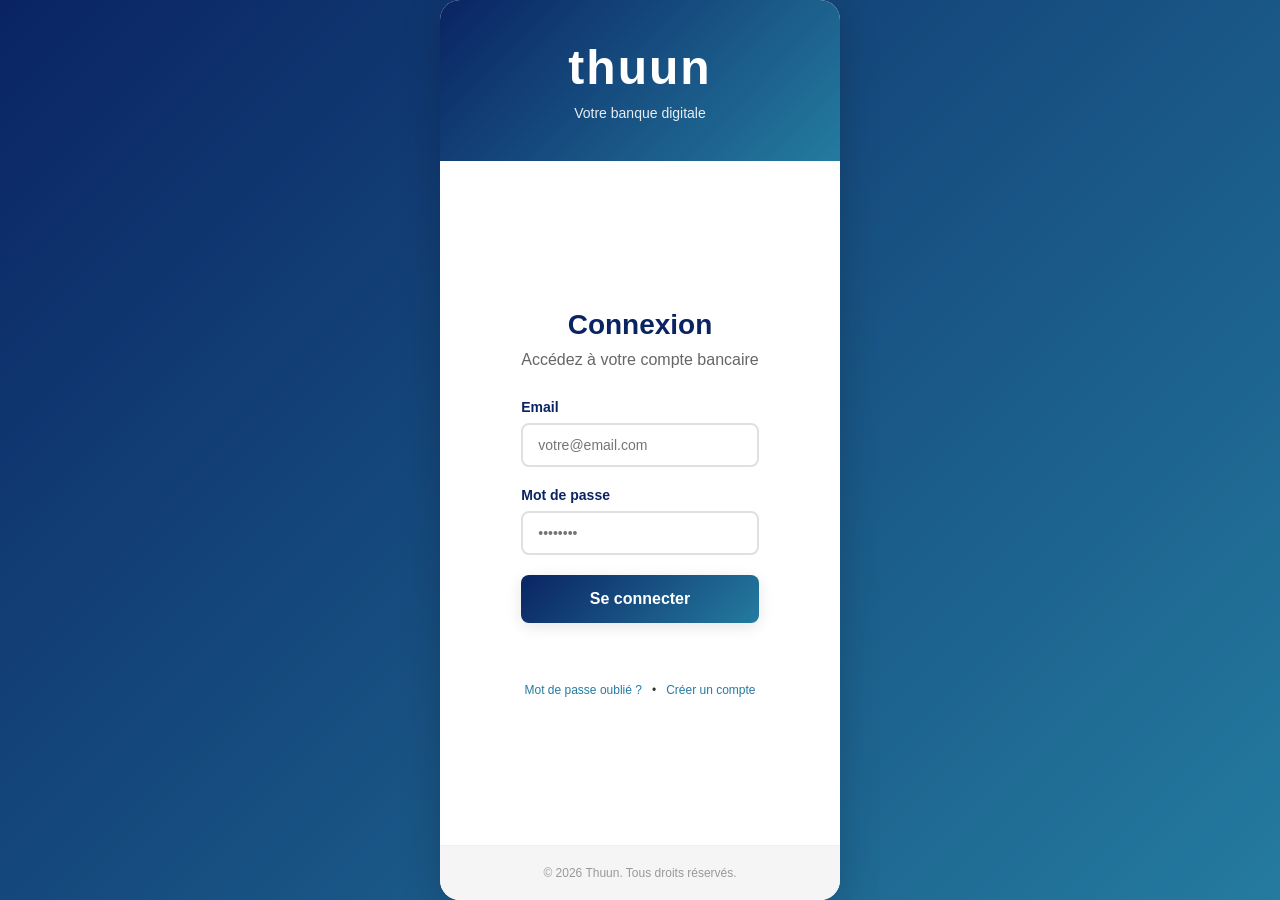
==== front/index.html @ e1c4d43b "eeeeee" ====
<!DOCTYPE html>
<html lang="fr">
<head>
    <meta charset="UTF-8">
    <meta name="viewport" content="width=device-width, initial-scale=1.0">
    <title>Thuun - Connexion</title>
    <link rel="stylesheet" href="style.css">
</head>
<body>
    <div class="container login-container">
        <header class="header">
            <h1 class="logo">thuun</h1>
            <p class="tagline">Votre banque digitale</p>
        </header>

        <main class="main-content">
            <div class="login-section">
                <h2>Connexion</h2>
                <p>Accédez à votre compte bancaire</p>

                <form class="login-form" onsubmit="handleLogin(event)">
                    <div class="form-group">
                        <label for="email">Email</label>
                        <input type="email" id="email" name="email" placeholder="votre@email.com" required>
                    </div>

                    <div class="form-group">
                        <label for="password">Mot de passe</label>
                        <input type="password" id="password" name="password" placeholder="••••••••" required>
                    </div>

                    <button type="submit" class="login-btn">Se connecter</button>
                </form>

                <div id="error-message" class="error-message"></div>

                <div class="login-options">
                    <a href="#">Mot de passe oublié ?</a>
                    <span>•</span>
                    <a href="#">Créer un compte</a>
                </div>
            </div>
        </main>

        <footer class="footer">
            <p>&copy; 2026 Thuun. Tous droits réservés.</p>
        </footer>
    </div>

    <script src="script.js"></script>
</body>
</html>
---- front/style.css ----
* {
    margin: 0;
    padding: 0;
    box-sizing: border-box;
}

body {
    font-family: 'Segoe UI', Tahoma, Geneva, Verdana, sans-serif;
    background: linear-gradient(135deg, #0a2463 0%, #247ba0 100%);
    min-height: 100vh;
    display: flex;
    align-items: center;
    justify-content: center;
    color: #333;
}

.container {
    width: 100%;
    max-width: 600px;
    background: white;
    border-radius: 20px;
    box-shadow: 0 10px 40px rgba(0, 0, 0, 0.2);
    overflow: hidden;
    display: flex;
    flex-direction: column;
    min-height: 100vh;
}

/* Header */
.header {
    background: linear-gradient(135deg, #0a2463 0%, #247ba0 100%);
    color: white;
    padding: 40px 20px;
    text-align: center;
}

.header-top {
    display: flex;
    justify-content: space-between;
    align-items: center;
    margin-bottom: 10px;
}

.logo {
    font-size: 48px;
    font-weight: bold;
    margin-bottom: 10px;
    letter-spacing: 2px;
}

.tagline {
    font-size: 14px;
    opacity: 0.9;
    font-weight: 300;
}

.user-name {
    font-size: 12px;
    margin-top: 10px;
    opacity: 0.8;
}

.logout-btn {
    background: rgba(255, 255, 255, 0.2);
    color: white;
    border: 1px solid rgba(255, 255, 255, 0.3);
    padding: 8px 16px;
    border-radius: 6px;
    font-size: 12px;
    cursor: pointer;
    transition: all 0.3s ease;
}

.logout-btn:hover {
    background: rgba(255, 255, 255, 0.3);
    border-color: rgba(255, 255, 255, 0.5);
}

/* Main Content */
.main-content {
    flex: 1;
    padding: 40px 20px;
    display: flex;
    flex-direction: column;
    justify-content: center;
    align-items: center;
}

.welcome-section {
    text-align: center;
    margin-bottom: 50px;
}

.welcome-section h2 {
    font-size: 28px;
    color: #0a2463;
    margin-bottom: 10px;
}

.welcome-section p {
    font-size: 16px;
    color: #666;
}

/* Buttons Container */
.buttons-container {
    display: flex;
    flex-direction: column;
    gap: 20px;
    width: 100%;
    max-width: 400px;
}

.nav-button {
    display: flex;
    align-items: center;
    justify-content: center;
    gap: 15px;
    padding: 20px;
    border: none;
    border-radius: 12px;
    font-size: 18px;
    font-weight: 600;
    cursor: pointer;
    transition: all 0.3s ease;
    box-shadow: 0 4px 15px rgba(0, 0, 0, 0.1);
}

.nav-button:hover {
    transform: translateY(-3px);
    box-shadow: 0 8px 25px rgba(0, 0, 0, 0.15);
}

.nav-button:active {
    transform: translateY(-1px);
}

.nav-button .icon {
    font-size: 24px;
}

.nav-button .text {
    flex: 1;
    text-align: left;
}

/* Button Styles */
.courses-btn {
    background: linear-gradient(135deg, #1e90ff 0%, #1473e6 100%);
    color: white;
}

.courses-btn:hover {
    background: linear-gradient(135deg, #1473e6 0%, #0d66cc 100%);
}

.account-btn {
    background: linear-gradient(135deg, #00c896 0%, #00a876 100%);
    color: white;
}

.account-btn:hover {
    background: linear-gradient(135deg, #00a876 0%, #008560 100%);
}

.advisor-btn {
    background: linear-gradient(135deg, #ff6b6b 0%, #ee5a5a 100%);
    color: white;
}

.advisor-btn:hover {
    background: linear-gradient(135deg, #ee5a5a 0%, #dd4444 100%);
}

/* Footer */
.footer {
    background: #f5f5f5;
    padding: 20px;
    text-align: center;
    border-top: 1px solid #eee;
    font-size: 12px;
    color: #999;
}

/* Login Page Styles */
.login-container {
    max-width: 400px;
}

.login-section {
    text-align: center;
}

.login-section h2 {
    font-size: 28px;
    color: #0a2463;
    margin-bottom: 10px;
}

.login-section p {
    font-size: 16px;
    color: #666;
    margin-bottom: 30px;
}

.login-form {
    display: flex;
    flex-direction: column;
    gap: 20px;
    margin-bottom: 25px;
}

.form-group {
    display: flex;
    flex-direction: column;
    align-items: flex-start;
    gap: 8px;
}

.form-group label {
    font-size: 14px;
    font-weight: 600;
    color: #0a2463;
}

.form-group input {
    width: 100%;
    padding: 12px 15px;
    border: 2px solid #e0e0e0;
    border-radius: 8px;
    font-size: 14px;
    transition: all 0.3s ease;
    font-family: inherit;
}

.form-group input:focus {
    outline: none;
    border-color: #247ba0;
    box-shadow: 0 0 10px rgba(36, 123, 160, 0.1);
}

.login-btn {
    padding: 15px;
    background: linear-gradient(135deg, #0a2463 0%, #247ba0 100%);
    color: white;
    border: none;
    border-radius: 8px;
    font-size: 16px;
    font-weight: 600;
    cursor: pointer;
    transition: all 0.3s ease;
    box-shadow: 0 4px 15px rgba(0, 0, 0, 0.1);
}

.login-btn:hover {
    transform: translateY(-2px);
    box-shadow: 0 6px 20px rgba(0, 0, 0, 0.15);
}

.login-btn:active {
    transform: translateY(0);
}

.error-message {
    color: #ff6b6b;
    font-size: 14px;
    margin-top: 10px;
    margin-bottom: 15px;
    min-height: 20px;
}

.login-options {
    display: flex;
    justify-content: center;
    align-items: center;
    gap: 10px;
    font-size: 12px;
}

.login-options a {
    color: #247ba0;
    text-decoration: none;
    transition: color 0.3s ease;
}

.login-options a:hover {
    color: #0a2463;
    text-decoration: underline;
}

/* Responsive */
@media (max-width: 768px) {
    .container {
        border-radius: 0;
        min-height: 100vh;
    }

    .logo {
        font-size: 36px;
    }

    .welcome-section h2 {
        font-size: 24px;
    }

    .nav-button {
        padding: 18px;
        font-size: 16px;
    }

    .header-top {
        flex-direction: column;
        gap: 10px;
    }

    .logout-btn {
        width: 100%;
    }
}
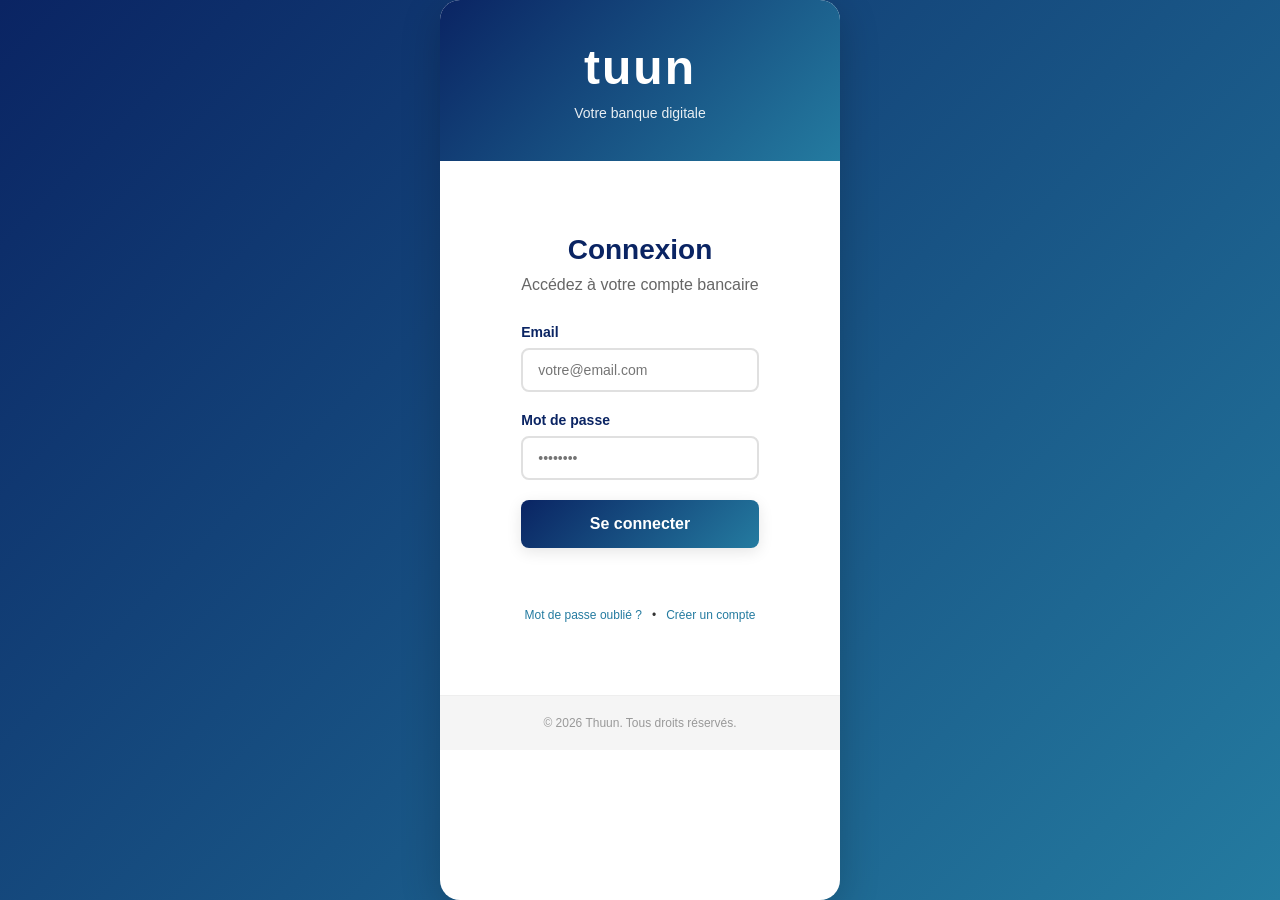
==== commit 95f169f0: "ffffff" ====
--- a/front/index.html
+++ b/front/index.html
@@ -9,7 +9,8 @@
 <body>
     <div class="container login-container">
         <header class="header">
-            <h1 class="logo">thuun</h1>
+            <!-- <img src="logo.png" alt="tuun Logo" class="logo-img"> -->
+            <h1 class="logo">tuun</h1>
             <p class="tagline">Votre banque digitale</p>
         </header>
 
--- a/front/style.css
+++ b/front/style.css
@@ -24,6 +24,7 @@
     display: flex;
     flex-direction: column;
     min-height: 100vh;
+    padding-bottom: 150px;
 }
 
 /* Header */
@@ -32,13 +33,42 @@
     color: white;
     padding: 40px 20px;
     text-align: center;
-}
-
-.header-top {
-    display: flex;
-    justify-content: space-between;
-    align-items: center;
-    margin-bottom: 10px;
+    position: relative;
+}
+
+.logout-btn-icon {
+    position: absolute;
+    top: 15px;
+    right: 20px;
+    background: rgba(255, 255, 255, 0.2);
+    border: 2px solid rgba(255, 255, 255, 0.4);
+    border-radius: 50%;
+    width: 45px;
+    height: 45px;
+    cursor: pointer;
+    transition: all 0.3s ease;
+    display: flex;
+    align-items: center;
+    justify-content: center;
+    color: white;
+    padding: 0;
+}
+
+.logout-btn-icon svg {
+    width: 24px;
+    height: 24px;
+    stroke: white;
+}
+
+.logout-btn-icon:hover {
+    background: rgba(255, 50, 50, 0.3);
+    border-color: rgba(255, 100, 100, 0.6);
+    transform: scale(1.1);
+    box-shadow: 0 4px 15px rgba(255, 50, 50, 0.3);
+}
+
+.logout-btn-icon:active {
+    transform: scale(0.95);
 }
 
 .logo {
@@ -58,22 +88,6 @@
     font-size: 12px;
     margin-top: 10px;
     opacity: 0.8;
-}
-
-.logout-btn {
-    background: rgba(255, 255, 255, 0.2);
-    color: white;
-    border: 1px solid rgba(255, 255, 255, 0.3);
-    padding: 8px 16px;
-    border-radius: 6px;
-    font-size: 12px;
-    cursor: pointer;
-    transition: all 0.3s ease;
-}
-
-.logout-btn:hover {
-    background: rgba(255, 255, 255, 0.3);
-    border-color: rgba(255, 255, 255, 0.5);
 }
 
 /* Main Content */
@@ -170,6 +184,62 @@
 
 .advisor-btn:hover {
     background: linear-gradient(135deg, #ee5a5a 0%, #dd4444 100%);
+}
+
+/* Navigation Buttons at Bottom */
+.bottom-nav {
+    position: fixed;
+    bottom: 0;
+    left: 0;
+    right: 0;
+    display: flex;
+    flex-direction: column;
+    gap: 12px;
+    padding: 15px;
+    background: white;
+    border-top: 2px solid #f0f0f0;
+    box-shadow: 0 -4px 15px rgba(0, 0, 0, 0.1);
+    z-index: 100;
+    max-width: 600px;
+    margin: 0 auto;
+}
+
+.nav-buttons-row {
+    display: flex;
+    gap: 10px;
+    flex-wrap: wrap;
+    justify-content: center;
+}
+
+.bottom-nav-btn {
+    flex: 1;
+    min-width: 90px;
+    padding: 10px 12px;
+    border: 2px solid #e0e0e0;
+    background: white;
+    border-radius: 10px;
+    cursor: pointer;
+    font-weight: 600;
+    font-size: 12px;
+    transition: all 0.3s ease;
+    color: #0a2463;
+    display: flex;
+    align-items: center;
+    justify-content: center;
+    gap: 6px;
+    flex-direction: column;
+}
+
+.bottom-nav-btn:hover {
+    border-color: #247ba0;
+    background: linear-gradient(135deg, #0a2463 0%, #247ba0 100%);
+    color: white;
+    transform: translateY(-2px);
+    box-shadow: 0 4px 12px rgba(36, 123, 160, 0.2);
+}
+
+.bottom-nav-btn:active {
+    transform: translateY(0);
 }
 
 /* Footer */
@@ -180,6 +250,7 @@
     border-top: 1px solid #eee;
     font-size: 12px;
     color: #999;
+    margin-top: auto;
 }
 
 /* Login Page Styles */
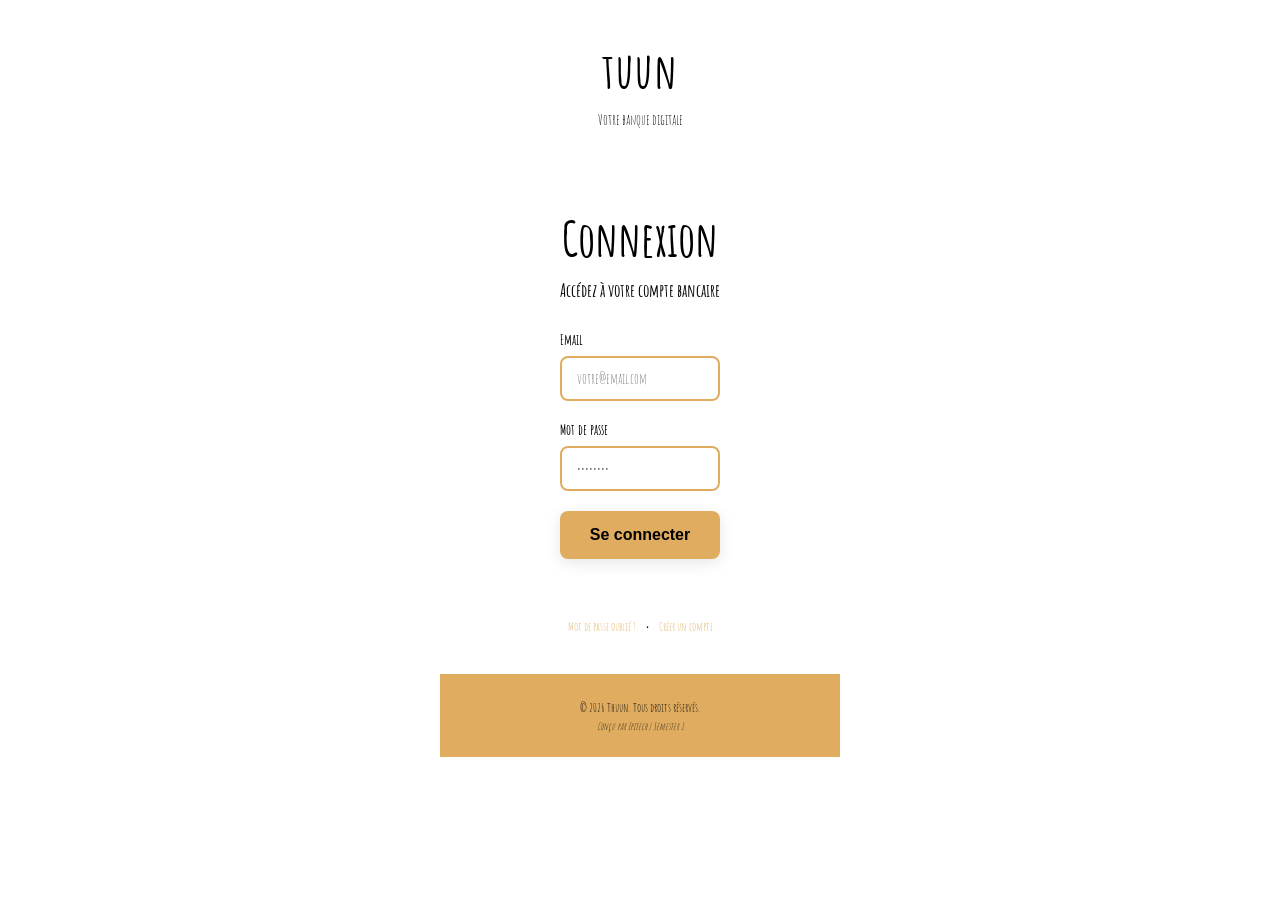
==== commit 3ad511d8: "df" ====
--- a/front/index.html
+++ b/front/index.html
@@ -45,6 +45,7 @@
 
         <footer class="footer">
             <p>&copy; 2026 Thuun. Tous droits réservés.</p>
+            <p class="footer-credit">Conçu par Epitech | Semester 1</p>
         </footer>
     </div>
 
--- a/front/style.css
+++ b/front/style.css
@@ -1,3 +1,17 @@
+@font-face {
+    font-family: 'Amatic SC';
+    src: url('fonts/Amatic_SC/AmaticSC-Regular.ttf') format('truetype');
+    font-weight: normal;
+    font-style: normal;
+}
+
+@font-face {
+    font-family: 'Amatic SC';
+    src: url('fonts/Amatic_SC/AmaticSC-Bold.ttf') format('truetype');
+    font-weight: bold;
+    font-style: normal;
+}
+
 * {
     margin: 0;
     padding: 0;
@@ -5,32 +19,45 @@
 }
 
 body {
-    font-family: 'Segoe UI', Tahoma, Geneva, Verdana, sans-serif;
-    background: linear-gradient(135deg, #0a2463 0%, #247ba0 100%);
+    font-family: 'Amatic SC', 'Segoe UI', Tahoma, Geneva, Verdana, sans-serif;
+    background: #FFFFFF;
     min-height: 100vh;
     display: flex;
     align-items: center;
     justify-content: center;
-    color: #333;
+    color: #000000;
 }
 
 .container {
     width: 100%;
     max-width: 600px;
-    background: white;
-    border-radius: 20px;
-    box-shadow: 0 10px 40px rgba(0, 0, 0, 0.2);
+    background: #FFFFFF;
+    border-radius: 0;
+    box-shadow: none;
     overflow: hidden;
     display: flex;
     flex-direction: column;
     min-height: 100vh;
     padding-bottom: 150px;
+    position: relative;
+}
+
+.container::after {
+    content: '';
+    position: absolute;
+    width: 100%;
+    height: 50%;
+    bottom: 0;
+    left: 0;
+    background: #E0AC60;
+    z-index: -1;
+    border-radius: 300px 300px 0 0 / 100px 100px 0 0;
 }
 
 /* Header */
 .header {
-    background: linear-gradient(135deg, #0a2463 0%, #247ba0 100%);
-    color: white;
+    background: #FFFFFF;
+    color: #000000;
     padding: 40px 20px;
     text-align: center;
     position: relative;
@@ -40,8 +67,8 @@
     position: absolute;
     top: 15px;
     right: 20px;
-    background: rgba(255, 255, 255, 0.2);
-    border: 2px solid rgba(255, 255, 255, 0.4);
+    background: #E0AC60;
+    border: 2px solid #E0AC60;
     border-radius: 50%;
     width: 45px;
     height: 45px;
@@ -50,21 +77,21 @@
     display: flex;
     align-items: center;
     justify-content: center;
-    color: white;
+    color: #000000;
     padding: 0;
 }
 
 .logout-btn-icon svg {
     width: 24px;
     height: 24px;
-    stroke: white;
+    stroke: #000000;
 }
 
 .logout-btn-icon:hover {
-    background: rgba(255, 50, 50, 0.3);
-    border-color: rgba(255, 100, 100, 0.6);
+    background: #d4985a;
+    border-color: #d4985a;
     transform: scale(1.1);
-    box-shadow: 0 4px 15px rgba(255, 50, 50, 0.3);
+    box-shadow: 0 4px 15px rgba(224, 172, 96, 0.3);
 }
 
 .logout-btn-icon:active {
@@ -76,18 +103,21 @@
     font-weight: bold;
     margin-bottom: 10px;
     letter-spacing: 2px;
+    color: #000000;
 }
 
 .tagline {
     font-size: 14px;
-    opacity: 0.9;
+    opacity: 1;
     font-weight: 300;
+    color: #000000;
 }
 
 .user-name {
     font-size: 12px;
     margin-top: 10px;
-    opacity: 0.8;
+    opacity: 1;
+    color: #000000;
 }
 
 /* Main Content */
@@ -106,14 +136,18 @@
 }
 
 .welcome-section h2 {
-    font-size: 28px;
-    color: #0a2463;
+    font-size: 48px;
+    color: #000000;
     margin-bottom: 10px;
+    font-family: 'Amatic SC', cursive;
+    font-weight: 700;
 }
 
 .welcome-section p {
-    font-size: 16px;
-    color: #666;
+    font-size: 20px;
+    color: #000000;
+    font-family: 'Amatic SC', cursive;
+    font-weight: 700;
 }
 
 /* Buttons Container */
@@ -132,12 +166,15 @@
     gap: 15px;
     padding: 20px;
     border: none;
-    border-radius: 12px;
+    border-radius: 20px;
     font-size: 18px;
     font-weight: 600;
     cursor: pointer;
     transition: all 0.3s ease;
     box-shadow: 0 4px 15px rgba(0, 0, 0, 0.1);
+    background: #FFFFFF;
+    color: #000000;
+    border: 3px solid #E0AC60;
 }
 
 .nav-button:hover {
@@ -160,30 +197,36 @@
 
 /* Button Styles */
 .courses-btn {
-    background: linear-gradient(135deg, #1e90ff 0%, #1473e6 100%);
-    color: white;
+    background: #FFFFFF;
+    color: #000000;
+    border: 3px solid #E0AC60;
 }
 
 .courses-btn:hover {
-    background: linear-gradient(135deg, #1473e6 0%, #0d66cc 100%);
+    background: #E0AC60;
+    color: #000000;
 }
 
 .account-btn {
-    background: linear-gradient(135deg, #00c896 0%, #00a876 100%);
-    color: white;
+    background: #FFFFFF;
+    color: #000000;
+    border: 3px solid #E0AC60;
 }
 
 .account-btn:hover {
-    background: linear-gradient(135deg, #00a876 0%, #008560 100%);
+    background: #E0AC60;
+    color: #000000;
 }
 
 .advisor-btn {
-    background: linear-gradient(135deg, #ff6b6b 0%, #ee5a5a 100%);
-    color: white;
+    background: #FFFFFF;
+    color: #000000;
+    border: 3px solid #E0AC60;
 }
 
 .advisor-btn:hover {
-    background: linear-gradient(135deg, #ee5a5a 0%, #dd4444 100%);
+    background: #E0AC60;
+    color: #000000;
 }
 
 /* Navigation Buttons at Bottom */
@@ -196,8 +239,8 @@
     flex-direction: column;
     gap: 12px;
     padding: 15px;
-    background: white;
-    border-top: 2px solid #f0f0f0;
+    background: #FFFFFF;
+    border-top: 2px solid #E0AC60;
     box-shadow: 0 -4px 15px rgba(0, 0, 0, 0.1);
     z-index: 100;
     max-width: 600px;
@@ -215,14 +258,14 @@
     flex: 1;
     min-width: 90px;
     padding: 10px 12px;
-    border: 2px solid #e0e0e0;
-    background: white;
+    border: 2px solid #E0AC60;
+    background: #FFFFFF;
     border-radius: 10px;
     cursor: pointer;
     font-weight: 600;
     font-size: 12px;
     transition: all 0.3s ease;
-    color: #0a2463;
+    color: #000000;
     display: flex;
     align-items: center;
     justify-content: center;
@@ -231,11 +274,11 @@
 }
 
 .bottom-nav-btn:hover {
-    border-color: #247ba0;
-    background: linear-gradient(135deg, #0a2463 0%, #247ba0 100%);
-    color: white;
+    border-color: #E0AC60;
+    background: #E0AC60;
+    color: #000000;
     transform: translateY(-2px);
-    box-shadow: 0 4px 12px rgba(36, 123, 160, 0.2);
+    box-shadow: 0 4px 12px rgba(224, 172, 96, 0.2);
 }
 
 .bottom-nav-btn:active {
@@ -244,13 +287,23 @@
 
 /* Footer */
 .footer {
-    background: #f5f5f5;
+    background: #E0AC60;
     padding: 20px;
     text-align: center;
-    border-top: 1px solid #eee;
+    border-top: 1px solid #E0AC60;
     font-size: 12px;
-    color: #999;
+    color: #000000;
     margin-top: auto;
+}
+
+.footer p {
+    margin: 5px 0;
+}
+
+.footer-credit {
+    font-size: 10px;
+    opacity: 0.8;
+    font-style: italic;
 }
 
 /* Login Page Styles */
@@ -263,15 +316,19 @@
 }
 
 .login-section h2 {
-    font-size: 28px;
-    color: #0a2463;
+    font-size: 48px;
+    color: #000000;
     margin-bottom: 10px;
+    font-family: 'Amatic SC', cursive;
+    font-weight: 700;
 }
 
 .login-section p {
-    font-size: 16px;
-    color: #666;
+    font-size: 18px;
+    color: #000000;
     margin-bottom: 30px;
+    font-family: 'Amatic SC', cursive;
+    font-weight: 700;
 }
 
 .login-form {
@@ -291,29 +348,30 @@
 .form-group label {
     font-size: 14px;
     font-weight: 600;
-    color: #0a2463;
+    color: #000000;
 }
 
 .form-group input {
     width: 100%;
     padding: 12px 15px;
-    border: 2px solid #e0e0e0;
+    border: 2px solid #E0AC60;
     border-radius: 8px;
     font-size: 14px;
     transition: all 0.3s ease;
     font-family: inherit;
+    color: #000000;
 }
 
 .form-group input:focus {
     outline: none;
-    border-color: #247ba0;
-    box-shadow: 0 0 10px rgba(36, 123, 160, 0.1);
+    border-color: #E0AC60;
+    box-shadow: 0 0 10px rgba(224, 172, 96, 0.3);
 }
 
 .login-btn {
     padding: 15px;
-    background: linear-gradient(135deg, #0a2463 0%, #247ba0 100%);
-    color: white;
+    background: #E0AC60;
+    color: #000000;
     border: none;
     border-radius: 8px;
     font-size: 16px;
@@ -325,7 +383,8 @@
 
 .login-btn:hover {
     transform: translateY(-2px);
-    box-shadow: 0 6px 20px rgba(0, 0, 0, 0.15);
+    box-shadow: 0 6px 20px rgba(224, 172, 96, 0.3);
+    background: #d4985a;
 }
 
 .login-btn:active {
@@ -349,13 +408,13 @@
 }
 
 .login-options a {
-    color: #247ba0;
+    color: #E0AC60;
     text-decoration: none;
     transition: color 0.3s ease;
 }
 
 .login-options a:hover {
-    color: #0a2463;
+    color: #000000;
     text-decoration: underline;
 }
 
@@ -371,7 +430,7 @@
     }
 
     .welcome-section h2 {
-        font-size: 24px;
+        font-size: 36px;
     }
 
     .nav-button {
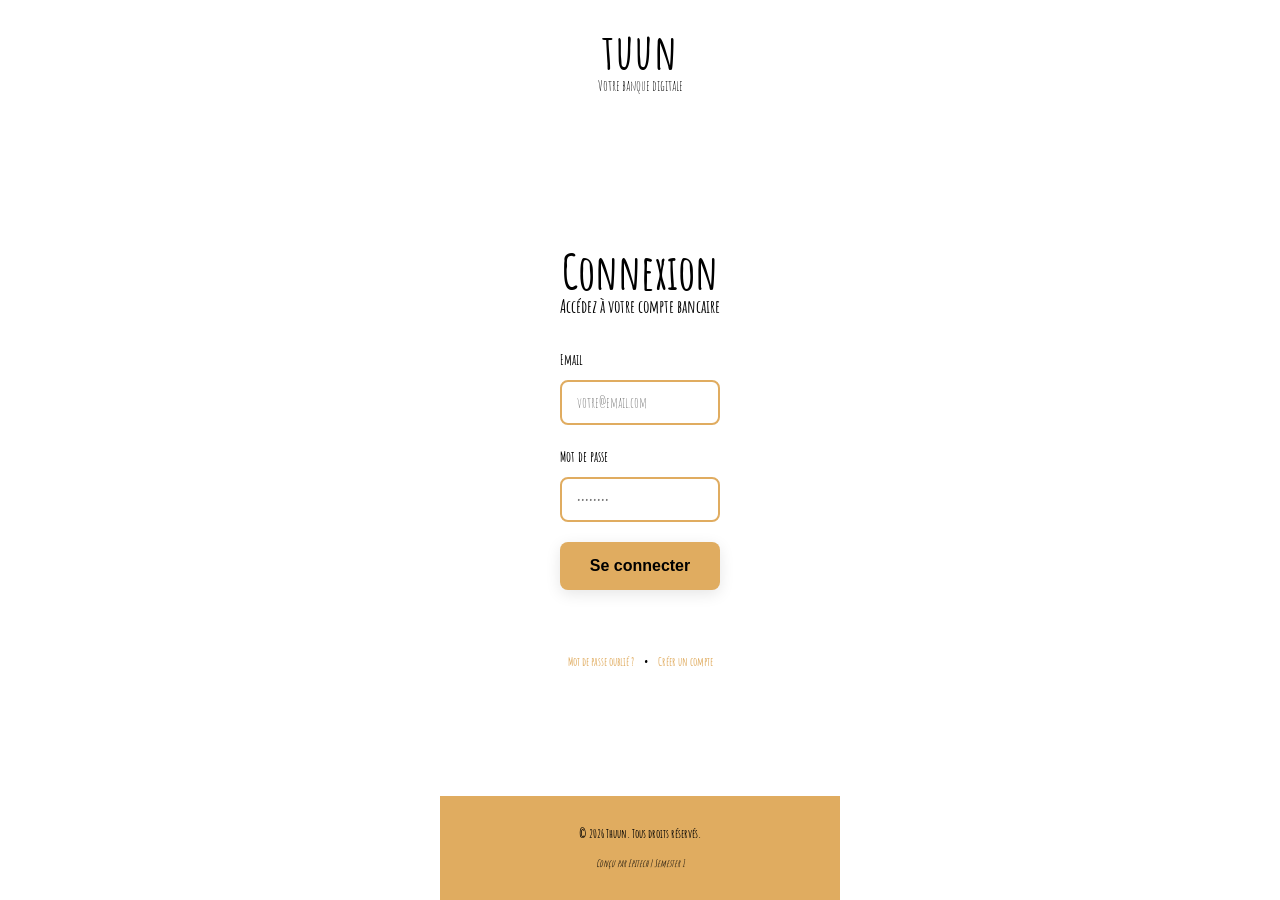
==== commit c292ec3e: "woiehfiuwefiuwegfggfjdgfujwef" ====
--- a/front/index.html
+++ b/front/index.html
@@ -4,6 +4,7 @@
     <meta charset="UTF-8">
     <meta name="viewport" content="width=device-width, initial-scale=1.0">
     <title>Thuun - Connexion</title>
+    <link href="https://db.onlinewebfonts.com/c/46f1b844c25934e9c98dad60d32caf71?family=Nord" rel="stylesheet" type="text/css"/>
     <link rel="stylesheet" href="style.css">
 </head>
 <body>
--- a/front/style.css
+++ b/front/style.css
@@ -19,13 +19,20 @@
 }
 
 body {
-    font-family: 'Amatic SC', 'Segoe UI', Tahoma, Geneva, Verdana, sans-serif;
+    font-family: 'New Nord Wide', 'Nord', 'Amatic SC', 'Segoe UI', Tahoma, Geneva, Verdana, sans-serif;
     background: #FFFFFF;
     min-height: 100vh;
     display: flex;
     align-items: center;
     justify-content: center;
     color: #000000;
+    margin: 0;
+    padding: 0;
+    font-weight: 900;
+    font-size: 24px;
+    line-height: 100%;
+    letter-spacing: 0%;
+    text-align: center;
 }
 
 .container {
@@ -38,7 +45,6 @@
     display: flex;
     flex-direction: column;
     min-height: 100vh;
-    padding-bottom: 150px;
     position: relative;
 }
 
@@ -294,6 +300,7 @@
     font-size: 12px;
     color: #000000;
     margin-top: auto;
+    width: 100%;
 }
 
 .footer p {
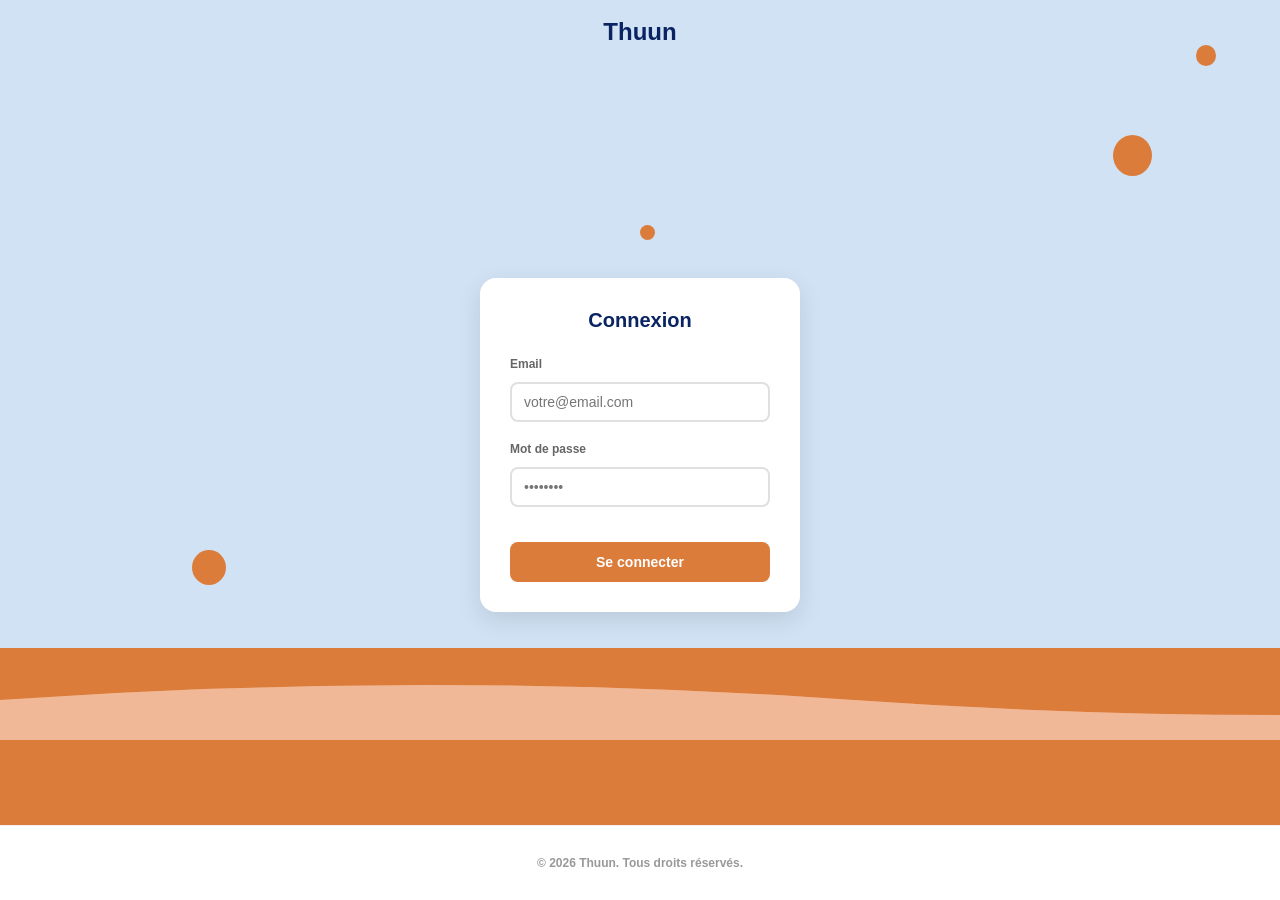
==== commit e6a903ff: "wefwefwe" ====
--- a/front/index.html
+++ b/front/index.html
@@ -5,51 +5,439 @@
     <meta name="viewport" content="width=device-width, initial-scale=1.0">
     <title>Thuun - Connexion</title>
     <link href="https://db.onlinewebfonts.com/c/46f1b844c25934e9c98dad60d32caf71?family=Nord" rel="stylesheet" type="text/css"/>
-    <link rel="stylesheet" href="style.css">
+    <style>
+        /* Page connexion - design iPhone 16 */
+        * {
+            margin: 0;
+            padding: 0;
+            box-sizing: border-box;
+        }
+
+        body {
+            background: #d0e2f4;
+            min-height: 100vh;
+            display: flex;
+            flex-direction: column;
+            font-family: 'New Nord Wide', 'Heavy', -apple-system, BlinkMacSystemFont, 'Segoe UI', Roboto, Oxygen, Ubuntu, Cantarell, sans-serif;
+            font-weight: 900;
+            font-size: 24px;
+            line-height: 100%;
+            letter-spacing: 0%;
+            text-align: center;
+        }
+
+        .login-container {
+            flex: 1;
+            display: flex;
+            flex-direction: column;
+            position: relative;
+            overflow: hidden;
+            max-height: 100vh;
+        }
+
+        /* Header minimaliste */
+        .login-header {
+            padding: 20px;
+            text-align: center;
+            position: relative;
+            z-index: 2;
+        }
+
+        .login-header h1 {
+            margin: 0;
+            font-size: 24px;
+            color: #0a2463;
+            font-weight: 700;
+        }
+
+        /* Main content */
+        .login-main {
+            flex: 1;
+            display: flex;
+            flex-direction: column;
+            align-items: center;
+            justify-content: center;
+            padding: 20px;
+            position: relative;
+            overflow: hidden;
+            z-index: 3;
+        }
+
+        /* Decorative background shape */
+        .login-bg-shape {
+            position: fixed;
+            bottom: 0;
+            left: 0;
+            right: 0;
+            width: 100%;
+            height: 40%;
+            background: #DB7C3B;
+            clip-path: polygon(0 30%, 100% 30%, 100% 100%, 0 100%);
+            z-index: 0;
+            pointer-events: none;
+        }
+
+        /* Floating wave */
+        .floating-wave {
+            position: fixed;
+            bottom: 160px;
+            left: 0px;
+            width: 200%;
+            height: 80px;
+            z-index: 1;
+            pointer-events: none;
+            overflow: visible;
+        }
+        
+        .wave-svg {
+            width: 200%;
+            height: 100%;
+            display: block;
+        }
+
+        .wave-fill {
+            animation: moveWave 8s linear infinite;
+        }
+
+        @keyframes moveWave {
+            0% {
+                transform: translateX(0);
+            }
+            100% {
+                transform: translateX(-2400px);
+            }
+        }
+
+        /* Decorative circles */
+        .deco-circle {
+            position: fixed;
+            background: #DB7C3B;
+            border-radius: 50%;
+            z-index: 0;
+            animation: float linear infinite;
+            pointer-events: none;
+        }
+
+        .deco-circle-1 {
+            width: 34px;
+            height: 35px;
+            bottom: 35%;
+            left: 15%;
+            animation-duration: 2s;
+        }
+
+        .deco-circle-2 {
+            width: 15px;
+            height: 15px;
+            top: 25%;
+            left: 50%;
+            animation-duration: 2.5s;
+            animation-direction: reverse;
+        }
+
+        .deco-circle-3 {
+            width: 39px;
+            height: 41px;
+            top: 15%;
+            right: 10%;
+            animation-duration: 2.2s;
+        }
+
+        .deco-circle-4 {
+            width: 39px;
+            height: 41px;
+            bottom: 20%;
+            left: 10%;
+            animation-duration: 2.7s;
+            animation-direction: reverse;
+        }
+
+        .deco-circle-5 {
+            width: 20px;
+            height: 21px;
+            top: 5%;
+            right: 5%;
+            animation-duration: 2.3s;
+        }
+
+        @keyframes float {
+            0%, 100% {
+                transform: translateX(0);
+            }
+            50% {
+                transform: translateX(20px);
+            }
+        }
+
+        /* Login form container */
+        .login-form-container {
+            background: white;
+            border-radius: 16px;
+            padding: 30px;
+            box-shadow: 0 8px 24px rgba(0, 0, 0, 0.1);
+            width: 100%;
+            max-width: 320px;
+            animation: slideUp 0.6s ease;
+        }
+
+        @keyframes slideUp {
+            from {
+                opacity: 0;
+                transform: translateY(20px);
+            }
+            to {
+                opacity: 1;
+                transform: translateY(0);
+            }
+        }
+
+        .form-title {
+            font-size: 20px;
+            color: #0a2463;
+            font-weight: 700;
+            margin-bottom: 20px;
+        }
+
+        .form-group {
+            margin-bottom: 15px;
+            text-align: left;
+        }
+
+        .form-label {
+            display: block;
+            font-size: 12px;
+            color: #666;
+            font-weight: 600;
+            margin-bottom: 6px;
+            text-align: left;
+        }
+
+        .form-input {
+            width: 100%;
+            padding: 10px 12px;
+            border: 2px solid #e0e0e0;
+            border-radius: 8px;
+            font-size: 14px;
+            font-family: -apple-system, BlinkMacSystemFont, 'Segoe UI', Roboto, Oxygen, Ubuntu, Cantarell, sans-serif;
+            transition: all 0.3s ease;
+            box-sizing: border-box;
+        }
+
+        .form-input:focus {
+            outline: none;
+            border-color: #DB7C3B;
+            box-shadow: 0 0 0 3px rgba(219, 124, 59, 0.1);
+        }
+
+        .login-btn {
+            width: 100%;
+            padding: 12px;
+            background: #DB7C3B;
+            color: white;
+            border: none;
+            border-radius: 8px;
+            font-weight: 700;
+            font-size: 14px;
+            cursor: pointer;
+            transition: all 0.3s ease;
+            margin-top: 20px;
+            font-family: -apple-system, BlinkMacSystemFont, 'Segoe UI', Roboto, Oxygen, Ubuntu, Cantarell, sans-serif;
+        }
+
+        .login-btn:hover {
+            background: #E89761;
+            transform: translateY(-2px);
+            box-shadow: 0 8px 16px rgba(0, 0, 0, 0.15);
+        }
+
+        .login-btn:active {
+            transform: translateY(0);
+        }
+
+        .error-message {
+            margin-top: 15px;
+            padding: 10px;
+            background: #ffebee;
+            color: #c62828;
+            border-radius: 8px;
+            font-size: 12px;
+            display: none;
+            font-weight: 600;
+        }
+
+        .error-message.show {
+            display: block;
+            animation: slideUp 0.3s ease;
+        }
+
+        .success-message {
+            margin-top: 15px;
+            padding: 10px;
+            background: #e8f5e9;
+            color: #2e7d32;
+            border-radius: 8px;
+            font-size: 12px;
+            display: none;
+            font-weight: 600;
+        }
+
+        .success-message.show {
+            display: block;
+            animation: slideUp 0.3s ease;
+        }
+
+        /* Footer */
+        .login-footer {
+            padding: 20px;
+            text-align: center;
+            border-top: 1px solid #f0f0f0;
+            background: white;
+            z-index: 3;
+        }
+
+        .login-footer p {
+            margin: 5px 0;
+            font-size: 12px;
+            color: #999;
+        }
+
+        /* Responsive */
+        @media (max-width: 600px) {
+            .login-main {
+                padding: 15px;
+            }
+
+            .login-form-container {
+                padding: 25px;
+            }
+
+            .form-title {
+                font-size: 18px;
+            }
+        }
+    </style>
 </head>
 <body>
-    <div class="container login-container">
-        <header class="header">
-            <!-- <img src="logo.png" alt="tuun Logo" class="logo-img"> -->
-            <h1 class="logo">tuun</h1>
-            <p class="tagline">Votre banque digitale</p>
-        </header>
-
-        <main class="main-content">
-            <div class="login-section">
-                <h2>Connexion</h2>
-                <p>Accédez à votre compte bancaire</p>
-
-                <form class="login-form" onsubmit="handleLogin(event)">
+    <div class="login-container">
+        <!-- Background elements -->
+        <div class="floating-wave wave-1">
+            <svg class="wave-svg" viewBox="0 0 3600 80" preserveAspectRatio="none" xmlns="http://www.w3.org/2000/svg">
+                <path class="wave-fill" d="M0,40 Q300,10 600,40 T1200,40 L1200,80 L0,80 Z M1200,40 Q1500,10 1800,40 T2400,40 L2400,80 L1200,80 Z M2400,40 Q2700,10 3000,40 T3600,40 L3600,80 L2400,80 Z" fill="#DB7C3B"/>
+            </svg>
+        </div>
+        <div class="floating-wave wave-2">
+            <svg class="wave-svg" viewBox="0 0 3600 80" preserveAspectRatio="none" xmlns="http://www.w3.org/2000/svg">
+                <path class="wave-fill" d="M0,40 Q300,10 600,40 T1200,40 L1200,80 L0,80 Z M1200,40 Q1500,10 1800,40 T2400,40 L2400,80 L1200,80 Z M2400,40 Q2700,10 3000,40 T3600,40 L3600,80 L2400,80 Z" fill="#E89761"/>
+            </svg>
+        </div>
+        <div class="floating-wave wave-3">
+            <svg class="wave-svg" viewBox="0 0 3600 80" preserveAspectRatio="none" xmlns="http://www.w3.org/2000/svg">
+                <path class="wave-fill" d="M0,40 Q300,10 600,40 T1200,40 L1200,80 L0,80 Z M1200,40 Q1500,10 1800,40 T2400,40 L2400,80 L1200,80 Z M2400,40 Q2700,10 3000,40 T3600,40 L3600,80 L2400,80 Z" fill="#F0B896"/>
+            </svg>
+        </div>
+        <div class="login-bg-shape"></div>
+        <div class="deco-circle deco-circle-1"></div>
+        <div class="deco-circle deco-circle-2"></div>
+        <div class="deco-circle deco-circle-3"></div>
+        <div class="deco-circle deco-circle-4"></div>
+        <div class="deco-circle deco-circle-5"></div>
+
+        <!-- Header -->
+        <div class="login-header">
+            <h1>Thuun</h1>
+        </div>
+
+        <!-- Main content -->
+        <div class="login-main">
+            <div class="login-form-container">
+                <div class="form-title">Connexion</div>
+                
+                <form onsubmit="handleLogin(event)">
                     <div class="form-group">
-                        <label for="email">Email</label>
-                        <input type="email" id="email" name="email" placeholder="votre@email.com" required>
+                        <label class="form-label">Email</label>
+                        <input type="email" id="email" class="form-input" placeholder="votre@email.com" required>
                     </div>
 
                     <div class="form-group">
-                        <label for="password">Mot de passe</label>
-                        <input type="password" id="password" name="password" placeholder="••••••••" required>
+                        <label class="form-label">Mot de passe</label>
+                        <input type="password" id="password" class="form-input" placeholder="••••••••" required>
                     </div>
 
                     <button type="submit" class="login-btn">Se connecter</button>
                 </form>
 
                 <div id="error-message" class="error-message"></div>
-
-                <div class="login-options">
-                    <a href="#">Mot de passe oublié ?</a>
-                    <span>•</span>
-                    <a href="#">Créer un compte</a>
-                </div>
+                <div id="success-message" class="success-message"></div>
             </div>
-        </main>
-
-        <footer class="footer">
+        </div>
+
+        <!-- Footer -->
+        <div class="login-footer">
             <p>&copy; 2026 Thuun. Tous droits réservés.</p>
-            <p class="footer-credit">Conçu par Epitech | Semester 1</p>
-        </footer>
+        </div>
     </div>
 
     <script src="script.js"></script>
+    <script>
+        const API_URL = 'http://localhost:3000/api';
+        const TOKEN_KEY = 'thuun_token';
+        const USER_KEY = 'thuun_user';
+
+        async function handleLogin(event) {
+            event.preventDefault();
+
+            const email = document.getElementById('email').value;
+            const password = document.getElementById('password').value;
+            const errorEl = document.getElementById('error-message');
+            const successEl = document.getElementById('success-message');
+
+            // Reset messages
+            errorEl.classList.remove('show');
+            successEl.classList.remove('show');
+
+            try {
+                const response = await fetch(`${API_URL}/auth/login`, {
+                    method: 'POST',
+                    headers: {
+                        'Content-Type': 'application/json'
+                    },
+                    body: JSON.stringify({ email, password })
+                });
+
+                const data = await response.json();
+
+                if (response.ok && data.success) {
+                    // Sauvegarder le token et les données utilisateur
+                    localStorage.setItem(TOKEN_KEY, data.token);
+                    localStorage.setItem(USER_KEY, JSON.stringify(data.user));
+
+                    // Afficher message de succès
+                    successEl.textContent = 'Connexion réussie! Redirection...';
+                    successEl.classList.add('show');
+
+                    // Rediriger vers la page account après 1 seconde
+                    setTimeout(() => {
+                        window.location.href = 'account.html';
+                    }, 1000);
+                } else {
+                    errorEl.textContent = data.message || 'Email ou mot de passe incorrect';
+                    errorEl.classList.add('show');
+                }
+            } catch (error) {
+                console.error('Erreur login:', error);
+                errorEl.textContent = 'Erreur de connexion au serveur';
+                errorEl.classList.add('show');
+            }
+        }
+
+        // Vérifier si l'utilisateur est déjà connecté
+        document.addEventListener('DOMContentLoaded', function() {
+            const token = localStorage.getItem(TOKEN_KEY);
+            if (token) {
+                // L'utilisateur est déjà connecté, le rediriger vers account
+                window.location.href = 'account.html';
+            }
+        });
+    </script>
 </body>
 </html>
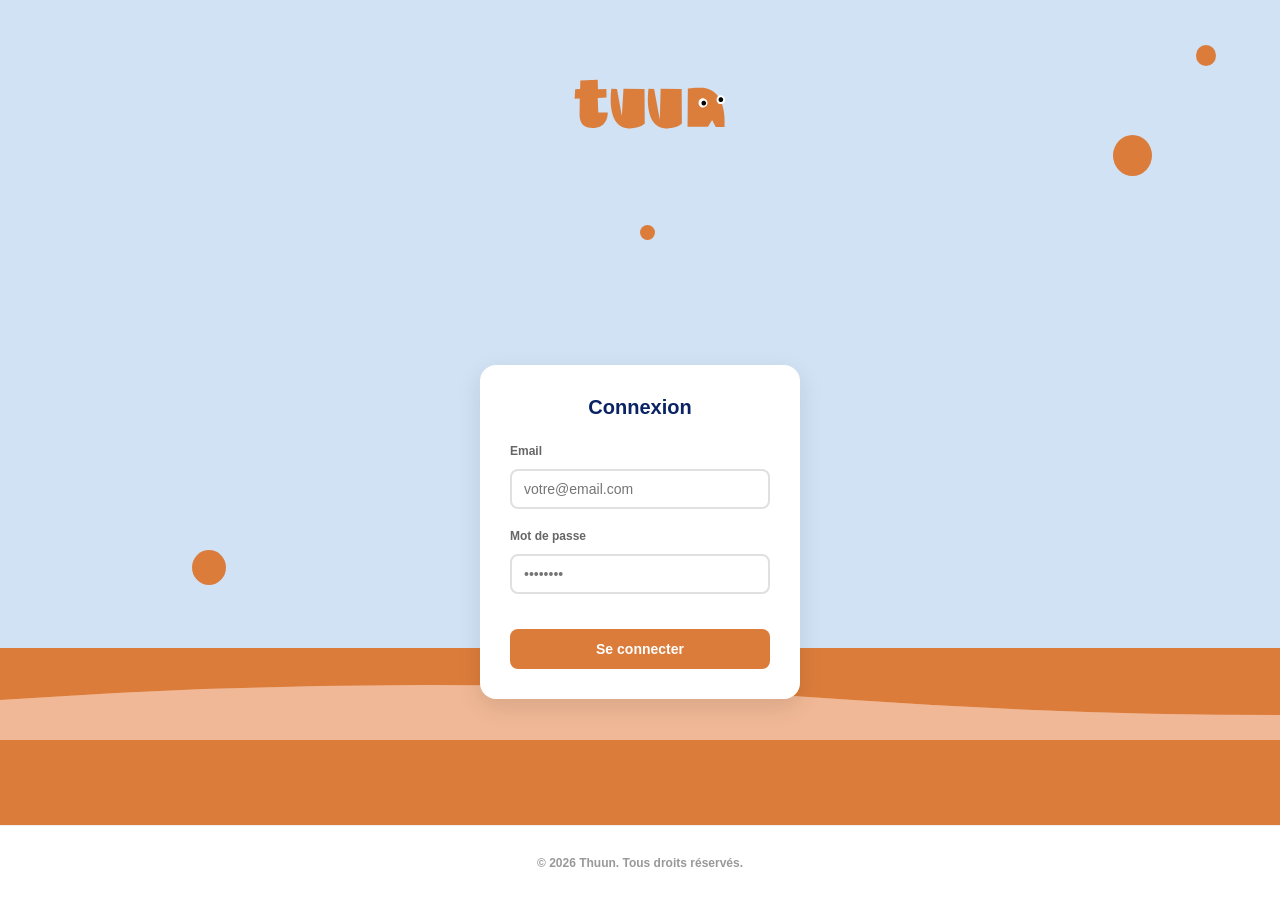
==== commit cf0820ba: "kjdsbkj" ====
--- a/front/index.html
+++ b/front/index.html
@@ -37,10 +37,14 @@
 
         /* Header minimaliste */
         .login-header {
-            padding: 20px;
             text-align: center;
             position: relative;
             z-index: 2;
+        }
+
+        .login-header img {
+            width: 480px;
+            height: auto;
         }
 
         .login-header h1 {
@@ -344,7 +348,7 @@
 
         <!-- Header -->
         <div class="login-header">
-            <h1>Thuun</h1>
+            <img src="images/logotuunbanque-03.svg" alt="Thuun Logo" class="logo">
         </div>
 
         <!-- Main content -->
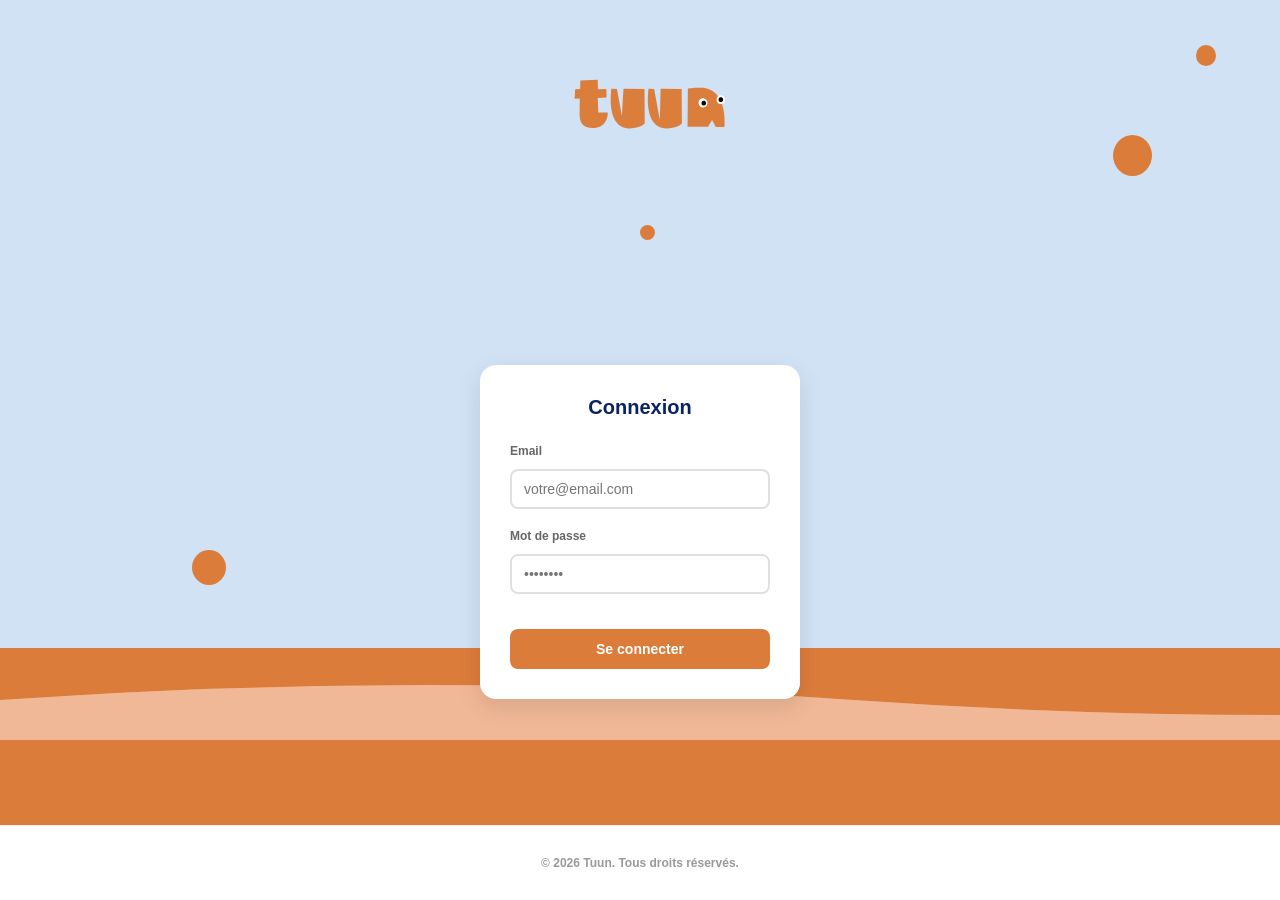
==== commit 56652d2d: "design compliant" ====
--- a/front/index.html
+++ b/front/index.html
@@ -377,7 +377,7 @@
 
         <!-- Footer -->
         <div class="login-footer">
-            <p>&copy; 2026 Thuun. Tous droits réservés.</p>
+            <p>&copy; 2026 Tuun. Tous droits réservés.</p>
         </div>
     </div>
 
